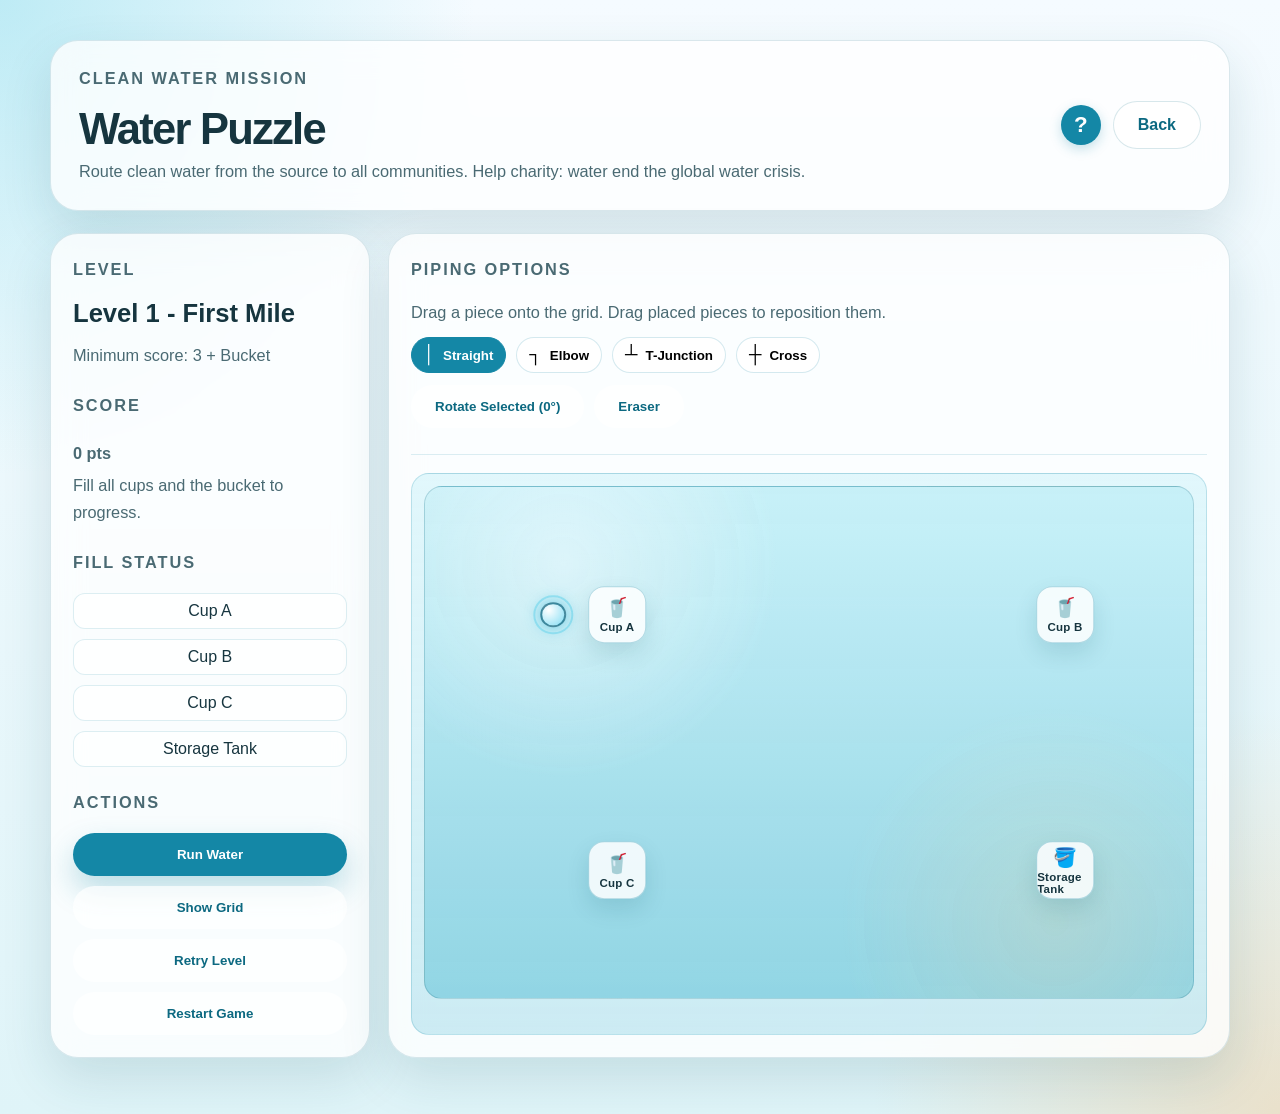
==== desktop.html @ 36b4ae82 "Add initial HTML structure and styles for Water Puzzle game - Created index.html for the main landin" ====
<!DOCTYPE html>
<html lang="en">
<head>
  <meta charset="UTF-8" />
  <meta name="viewport" content="width=device-width, initial-scale=1.0" />
  <title>Aqua Maze | Desktop Game</title>
  <link rel="stylesheet" href="styles.css" />
</head>
<body>
  <main class="page-shell desktop-game-page">
    <header class="game-header info-panel">
      <div>
        <p class="eyebrow">Clean Water Mission</p>
        <h1 class="game-title">Water Puzzle</h1>
        <p class="game-subtitle">Route clean water from the source to all communities. Help charity: water end the global water crisis.</p>
      </div>
      <div class="game-header-actions">
        <button id="helpButton" class="help-icon-button" type="button" aria-label="Help" title="Game Help">?</button>
        <a class="button-link secondary-button" href="index.html">Back</a>
      </div>
    </header>

    <section class="desktop-game-layout">
      <aside class="info-panel game-sidebar">
        <div class="level-meta">
          <p class="section-label">Level</p>
          <h2 id="levelName">Level 1</h2>
          <p id="levelRules" class="level-rules">Minimum score: 0</p>
        </div>

        <div class="score-panel">
          <p class="section-label">Score</p>
          <p class="score-value"><span id="scoreValue">0</span> pts</p>
          <p class="score-helper">Fill all cups and the bucket to progress.</p>
        </div>

        <div class="endpoints-panel">
          <p class="section-label">Fill Status</p>
          <div id="endpointStatus" class="endpoint-status-list"></div>
        </div>

        <div class="control-panel">
          <p class="section-label">Actions</p>
          <div class="control-buttons">
            <button id="runWaterButton" class="button-link primary-button control-btn" type="button">Run Water</button>
            <button id="toggleGridButton" class="button-link secondary-button control-btn" type="button">Show Grid</button>
            <button id="resetLevelButton" class="button-link secondary-button control-btn" type="button">Retry Level</button>
            <button id="restartGameButton" class="button-link secondary-button control-btn" type="button">Restart Game</button>
          </div>
        </div>
      </aside>

      <section class="info-panel game-board-panel">
        <div class="toolbox">
          <p class="section-label">Piping Options</p>
          <p class="toolbox-hint">Drag a piece onto the grid. Drag placed pieces to reposition them.</p>
          <div id="pipeOptions" class="pipe-options" role="radiogroup" aria-label="Pipe options"></div>
          <div class="toolbox-footer">
            <button id="rotatePieceButton" class="button-link secondary-button tool-button" type="button">Rotate Selected</button>
            <button id="eraseModeButton" class="button-link secondary-button tool-button" type="button">Eraser</button>
          </div>
        </div>

        <div class="board-wrap">
          <div id="freeflowStage" class="freeflow-stage" aria-label="Aqua Maze freeflow board">
            <div id="sourceNode" class="stage-node source-node"></div>
            <div id="targetNodes" class="target-nodes"></div>
            <svg id="gridSvg" class="grid-svg" viewBox="0 0 1200 800" preserveAspectRatio="none" aria-hidden="true"></svg>
            <svg id="flowSvg" class="flow-svg" viewBox="0 0 1200 800" preserveAspectRatio="none" aria-hidden="true"></svg>
            <div id="pipeLayer" class="pipe-layer"></div>
          </div>
        </div>
      </section>
    </section>

    <div id="helpModal" class="game-modal" aria-hidden="true">
      <div class="modal-card" role="dialog" aria-modal="true" aria-labelledby="helpModalTitle">
        <p class="section-label">Help</p>
        <h2 id="helpModalTitle">How to Play</h2>
        <div id="helpModalContent" class="help-modal-content"></div>
        <div id="helpModalActions" class="modal-actions"></div>
      </div>
    </div>

    <div id="gameModal" class="game-modal" aria-hidden="true">
      <div class="modal-card" role="dialog" aria-modal="true" aria-labelledby="modalTitle">
        <p class="section-label">Aqua Maze Update</p>
        <h2 id="modalTitle">Level Complete</h2>
        <p id="modalMessage" class="modal-message"></p>
        <div id="modalActions" class="modal-actions"></div>
      </div>
    </div>
  </main>

  <script src="game.js"></script>
</body>
</html>
---- styles.css ----
:root {
  --bg-top: #f5fbff;
  --bg-bottom: #dff4f8;
  --surface: rgba(255, 255, 255, 0.78);
  --surface-strong: #ffffff;
  --surface-border: rgba(58, 129, 148, 0.18);
  --text-main: #16353f;
  --text-soft: #4a6a73;
  --accent: #1487a6;
  --accent-strong: #0c6981;
  --accent-soft: #d6f1f8;
  --highlight: #ffb86c;
  --shadow: 0 20px 50px rgba(24, 84, 99, 0.14);
}

* {
  box-sizing: border-box;
  margin: 0;
}

body {
  min-height: 100vh;
  font-family: "Trebuchet MS", "Segoe UI", sans-serif;
  color: var(--text-main);
  background:
    radial-gradient(circle at top left, rgba(123, 216, 233, 0.45), transparent 28%),
    radial-gradient(circle at bottom right, rgba(255, 184, 108, 0.32), transparent 24%),
    linear-gradient(180deg, var(--bg-top), var(--bg-bottom));
}

a {
  color: inherit;
}

h1 {
  font-size: clamp(2.5rem, 5vw, 4.75rem);
  line-height: 0.95;
  letter-spacing: -0.04em;
}

h2 {
  margin-bottom: 14px;
  font-size: clamp(1.6rem, 2vw, 2.15rem);
}

.button-link {
  display: inline-block;
  padding: 14px 24px;
  border-radius: 999px;
  text-decoration: none;
  font-weight: 700;
  transition: transform 0.2s ease, box-shadow 0.2s ease, background-color 0.2s ease;
}

.primary-button {
  background: var(--accent);
  color: #ffffff;
  box-shadow: 0 14px 30px rgba(20, 135, 166, 0.28);
}

.secondary-button {
  background: rgba(255, 255, 255, 0.7);
  color: var(--accent-strong);
  border: 1px solid rgba(12, 105, 129, 0.16);
}

.button-link:hover,
.button-link:focus-visible,
.device-card:hover,
.device-card:focus-visible {
  transform: translateY(-2px);
  box-shadow: 0 18px 32px rgba(20, 135, 166, 0.16);
}

.page-shell {
  width: min(1180px, calc(100% - 32px));
  margin: 0 auto;
  padding: 40px 0 56px;
}

.landing-page,
.device-page {
  display: grid;
  gap: 28px;
}

.hero-panel,
.selection-panel,
.info-panel {
  background: var(--surface);
  backdrop-filter: blur(16px);
  border: 1px solid var(--surface-border);
  border-radius: 28px;
  box-shadow: var(--shadow);
}

.hero-panel {
  display: grid;
  grid-template-columns: 1.1fr 0.9fr;
  gap: 28px;
  align-items: center;
  padding: clamp(28px, 4vw, 44px);
}

.mission-inline {
  grid-column: 1 / -1;
  max-width: 860px;
  margin: 2px auto 0;
  padding: 16px 20px;
  border-radius: 18px;
  text-align: center;
  color: var(--text-soft);
  font-size: clamp(1rem, 1.4vw, 1.2rem);
  line-height: 1.7;
  background: rgba(255, 255, 255, 0.62);
  border: 1px solid rgba(20, 135, 166, 0.12);
}

.eyebrow,
.section-label,
.reef-label {
  display: inline-block;
  margin-bottom: 16px;
  color: var(--accent-strong);
  font-size: 0.84rem;
  font-weight: 700;
  letter-spacing: 0.12em;
  text-transform: uppercase;
}

.hero-text,
.info-panel p,
.device-card p {
  color: var(--text-soft);
  font-size: 1.02rem;
  line-height: 1.7;
}

.hero-copy {
  max-width: 620px;
}

.hero-actions {
  display: flex;
  flex-wrap: wrap;
  gap: 14px;
  margin-top: 28px;
}

.hero-visual {
  position: relative;
  min-height: 360px;
  border-radius: 30px;
  overflow: hidden;
  background:
    linear-gradient(180deg, rgba(195, 241, 248, 0.95), rgba(122, 203, 221, 0.86)),
    linear-gradient(135deg, rgba(255, 255, 255, 0.4), transparent);
}

.hero-visual::before,
.hero-visual::after {
  content: "";
  position: absolute;
  border-radius: 50%;
}

.hero-visual::before {
  top: -40px;
  right: -32px;
  width: 240px;
  height: 240px;
  background: rgba(255, 255, 255, 0.28);
}

.hero-visual::after {
  left: -48px;
  bottom: -54px;
  width: 260px;
  height: 180px;
  background: rgba(255, 184, 108, 0.34);
}

.bubble {
  position: absolute;
  border-radius: 50%;
  background: rgba(255, 255, 255, 0.55);
}

.bubble-one {
  top: 72px;
  right: 116px;
  width: 20px;
  height: 20px;
}

.bubble-two {
  top: 118px;
  right: 62px;
  width: 34px;
  height: 34px;
}

.bubble-three {
  top: 158px;
  right: 144px;
  width: 14px;
  height: 14px;
}

.reef-card {
  position: absolute;
  max-width: 250px;
  padding: 18px;
  border-radius: 22px;
  background: rgba(255, 255, 255, 0.82);
  border: 1px solid rgba(255, 255, 255, 0.46);
  color: var(--text-main);
  box-shadow: 0 16px 30px rgba(10, 87, 110, 0.12);
}

.reef-card strong {
  display: block;
  font-size: 1.05rem;
  line-height: 1.45;
}

.reef-card-top {
  top: 28px;
  left: 28px;
}

.reef-card-bottom {
  right: 28px;
  bottom: 28px;
}

.content-grid {
  display: grid;
  grid-template-columns: 1fr;
  gap: 24px;
}

.facts-panel,
.gallery-panel {
  padding: 28px;
}

.gallery-panel {
  grid-column: 1 / -1;
}

.fact-card-grid,
.gallery-grid,
.device-options {
  display: grid;
  gap: 18px;
}

.fact-card-grid,
.device-options {
  grid-template-columns: repeat(2, minmax(0, 1fr));
}

.facts-panel {
  display: grid;
  gap: 18px;
}

.fact-panel-help {
  font-size: 0.94rem;
  color: var(--text-soft);
}

.fact-interactive-card {
  display: grid;
  grid-template-columns: minmax(120px, 190px) 1fr;
  width: 100%;
  padding: 0;
  border: 1px solid rgba(20, 135, 166, 0.16);
  border-radius: 24px;
  background: var(--surface-strong);
  text-align: left;
  cursor: pointer;
  overflow: hidden;
  transition: transform 0.2s ease, box-shadow 0.2s ease, border-color 0.2s ease;
}

.fact-interactive-card:hover,
.fact-interactive-card:focus-visible,
.fact-interactive-card.is-active {
  border-color: rgba(20, 135, 166, 0.42);
  transform: translateY(-2px);
  box-shadow: 0 18px 34px rgba(16, 85, 104, 0.16);
}

.fact-image {
  min-height: 180px;
  background-size: cover;
  background-position: center;
}

.fact-coral .fact-image {
  background:
    linear-gradient(160deg, rgba(255, 182, 128, 0.9), rgba(238, 119, 111, 0.78)),
    radial-gradient(circle at 30% 30%, rgba(255, 255, 255, 0.45), transparent 40%);
}

.fact-plastic .fact-image {
  background:
    linear-gradient(160deg, rgba(123, 220, 236, 0.92), rgba(33, 141, 175, 0.84)),
    radial-gradient(circle at 20% 20%, rgba(255, 255, 255, 0.5), transparent 42%);
}

.fact-protection {
  grid-column: 1 / -1;
}

.fact-protection .fact-image {
  background:
    linear-gradient(160deg, rgba(160, 230, 193, 0.92), rgba(43, 153, 128, 0.82)),
    radial-gradient(circle at 35% 25%, rgba(255, 255, 255, 0.44), transparent 45%);
}

.fact-content {
  display: grid;
  align-content: start;
  gap: 8px;
  padding: 18px 20px;
}

.fact-tag {
  width: fit-content;
  padding: 5px 10px;
  border-radius: 999px;
  background: var(--accent-soft);
  color: var(--accent-strong);
  font-size: 0.76rem;
  font-weight: 700;
  letter-spacing: 0.08em;
  text-transform: uppercase;
}

.fact-content h3 {
  font-size: 1.12rem;
}

.fact-summary {
  color: var(--text-soft);
  line-height: 1.55;
}

.fact-detail {
  color: var(--accent-strong);
  font-size: 1rem;
  font-weight: 700;
  line-height: 1.6;
  opacity: 0;
  max-height: 0;
  overflow: hidden;
  transform: translateY(6px);
  transition: opacity 0.24s ease, transform 0.24s ease, max-height 0.24s ease;
}

.fact-interactive-card:hover .fact-detail,
.fact-interactive-card:focus-visible .fact-detail,
.fact-interactive-card.is-active .fact-detail {
  opacity: 1;
  max-height: 240px;
  transform: translateY(0);
  font-size: 1.12rem;
}

.gallery-grid {
  grid-template-columns: repeat(3, minmax(0, 1fr));
}

.gallery-card {
  min-height: 220px;
  margin: 0;
  display: flex;
  align-items: end;
  padding: 20px;
  border-radius: 24px;
  overflow: hidden;
  color: #ffffff;
  font-weight: 700;
  background-size: cover;
  background-position: center;
}

.gallery-card figcaption {
  padding: 14px 16px;
  border-radius: 18px;
  background: rgba(9, 58, 73, 0.58);
  line-height: 1.5;
}

.gallery-card-coral {
  background:
    linear-gradient(180deg, rgba(33, 96, 111, 0.08), rgba(16, 97, 118, 0.48)),
    linear-gradient(135deg, #ffb57d, #f37d73 54%, #1e849b);
}

.gallery-card-fish {
  background:
    linear-gradient(180deg, rgba(14, 92, 120, 0.12), rgba(15, 64, 101, 0.44)),
    linear-gradient(135deg, #76d0e1, #4ab1ca 48%, #127395);
}

.gallery-card-wave {
  background:
    linear-gradient(180deg, rgba(255, 255, 255, 0.1), rgba(16, 97, 118, 0.52)),
    linear-gradient(135deg, #c9eff8, #89d5e6 46%, #36a4c3);
}

.selection-panel {
  padding: clamp(28px, 4vw, 48px);
  text-align: center;
}

.selection-copy {
  max-width: 680px;
  margin: 0 auto 26px;
}

.device-options {
  margin-top: 28px;
}

.device-card {
  display: grid;
  gap: 12px;
  padding: 28px;
  text-align: left;
  text-decoration: none;
  background: var(--surface-strong);
  border: 1px solid rgba(20, 135, 166, 0.16);
  border-radius: 24px;
  box-shadow: 0 14px 28px rgba(18, 100, 122, 0.09);
  transition: transform 0.2s ease, box-shadow 0.2s ease;
}

.device-icon {
  display: inline-flex;
  align-items: center;
  justify-content: center;
  width: fit-content;
  padding: 8px 12px;
  border-radius: 999px;
  background: var(--accent-soft);
  color: var(--accent-strong);
  font-size: 0.82rem;
  font-weight: 700;
  letter-spacing: 0.08em;
  text-transform: uppercase;
}

.device-card strong {
  font-size: 1.5rem;
}

.device-cta {
  color: var(--accent-strong);
  font-weight: 700;
}

.back-button {
  margin-top: 28px;
}

.landing-footer {
  margin-top: 28px;
  padding: 20px 0;
  text-align: center;
  border-top: 1px solid rgba(20, 135, 166, 0.15);
  color: var(--text-soft);
  font-size: 0.95rem;
}

.landing-footer p {
  margin: 8px 0;
}

.landing-footer a {
  color: var(--accent);
  font-weight: 700;
  text-decoration: none;
  transition: color 0.2s ease;
}

.landing-footer a:hover {
  color: var(--accent-strong);
}

@media (max-width: 900px) {
  .hero-panel,
  .content-grid,
  .fact-card-grid,
  .gallery-grid,
  .device-options {
    grid-template-columns: 1fr;
  }

  .hero-visual {
    min-height: 300px;
  }

  .fact-protection,
  .gallery-panel {
    grid-column: auto;
  }

  .fact-interactive-card {
    grid-template-columns: 1fr;
  }

  .fact-image {
    min-height: 140px;
  }
}

@media (max-width: 640px) {
  .page-shell {
    width: min(100% - 20px, 1180px);
    padding: 20px 0 32px;
  }

  .hero-panel,
  .selection-panel,
  .mission-panel,
  .facts-panel,
  .gallery-panel {
    padding: 22px;
  }

  .hero-actions {
    flex-direction: column;
  }

  .button-link {
    width: 100%;
    text-align: center;
  }

  .reef-card {
    position: static;
    max-width: none;
    margin: 18px;
  }

  .hero-visual {
    display: grid;
    align-content: end;
    padding-bottom: 6px;
  }
}

.desktop-game-page {
  display: grid;
  gap: 22px;
}

.game-header {
  display: flex;
  align-items: center;
  justify-content: space-between;
  gap: 18px;
  padding: 24px 28px;
}

.game-title {
  margin-bottom: 8px;
  font-size: clamp(2.2rem, 3.4vw, 3rem);
}

.game-subtitle {
  color: var(--text-soft);
}

.game-header-actions {
  display: flex;
  align-items: center;
  gap: 12px;
}

.help-icon-button {
  display: flex;
  align-items: center;
  justify-content: center;
  width: 40px;
  height: 40px;
  border-radius: 50%;
  background: var(--accent);
  color: #ffffff;
  border: 0;
  font-size: 1.4rem;
  font-weight: 700;
  cursor: pointer;
  transition: transform 0.2s ease, box-shadow 0.2s ease, background-color 0.2s ease;
  box-shadow: 0 4px 12px rgba(20, 135, 166, 0.25);
}

.help-icon-button:hover,
.help-icon-button:focus-visible {
  transform: translateY(-2px);
  box-shadow: 0 6px 16px rgba(20, 135, 166, 0.35);
  background: var(--accent-strong);
}

.help-modal-content {
  display: grid;
  gap: 16px;
  margin: 16px 0;
  max-height: 60vh;
  overflow-y: auto;
  color: var(--text-main);
  font-size: 0.95rem;
  line-height: 1.6;
}

.help-section {
  display: grid;
  gap: 8px;
}

.help-section-title {
  font-weight: 700;
  color: var(--accent-strong);
  font-size: 1rem;
  text-transform: uppercase;
  letter-spacing: 0.05em;
}

.help-section-text {
  color: var(--text-soft);
}

.help-rules-list {
  list-style: none;
  padding-left: 0;
  display: grid;
  gap: 8px;
}

.help-rules-list li {
  padding-left: 20px;
  position: relative;
  color: var(--text-soft);
}

.help-rules-list li:before {
  content: "→";
  position: absolute;
  left: 0;
  color: var(--accent);
  font-weight: 700;
}

.desktop-game-layout {
  display: grid;
  grid-template-columns: 320px minmax(0, 1fr);
  gap: 18px;
}

.game-sidebar,
.game-board-panel {
  padding: 22px;
}

.game-sidebar {
  display: grid;
  gap: 22px;
  align-content: start;
}

.level-rules,
.score-helper {
  color: var(--text-soft);
  line-height: 1.5;
}

.score-value {
  margin: 4px 0;
  font-size: 2rem;
  font-weight: 700;
  color: var(--accent-strong);
}

.endpoint-status-list {
  display: grid;
  gap: 10px;
}

.endpoint-row {
  display: flex;
  justify-content: center;
  align-items: center;
  gap: 10px;
  padding: 8px 12px;
  border-radius: 12px;
  background: rgba(255, 255, 255, 0.66);
  border: 1px solid rgba(20, 135, 166, 0.14);
  min-height: 24px;
}

.endpoint-row.is-filled {
  background: rgba(186, 243, 226, 0.6);
  border-color: rgba(25, 157, 119, 0.4);
}

.endpoint-fill {
  display: none;
  font-weight: 700;
  color: var(--accent-strong);
}

.endpoint-name {
  display: block;
}

.control-buttons {
  display: grid;
  gap: 10px;
}

.control-btn {
  width: 100%;
  border: 0;
  cursor: pointer;
  text-align: center;
}

.game-board-panel {
  display: grid;
  gap: 18px;
}

.toolbox {
  padding-bottom: 4px;
  border-bottom: 1px solid rgba(20, 135, 166, 0.14);
}

.toolbox-hint {
  margin-bottom: 10px;
  color: var(--text-soft);
  font-size: 0.92rem;
}

.pipe-options {
  display: flex;
  flex-wrap: wrap;
  gap: 10px;
}

.pipe-option {
  display: inline-flex;
  align-items: center;
  gap: 8px;
  padding: 8px 12px;
  border-radius: 999px;
  border: 1px solid rgba(20, 135, 166, 0.18);
  background: #ffffff;
  color: #000000;
  font-weight: 700;
  cursor: pointer;
  user-select: none;
  touch-action: none;
}

.pipe-option-symbol {
  font-size: 1.1rem;
  line-height: 1;
}

.pipe-option-counter {
  display: block;
  font-size: 0.8rem;
  color: #000000;
  font-weight: 700;
  margin-top: 2px;
}

.pipe-option.is-selected {
  background: var(--accent);
  border-color: var(--accent);
  color: #ffffff;
}

.toolbox-footer {
  margin-top: 12px;
  display: flex;
  flex-wrap: wrap;
  gap: 10px;
}

.tool-button {
  border: 0;
  cursor: pointer;
}

.tool-button.is-erase-mode {
  background: #f8d6c6;
  border-color: #de9875;
  color: #8e3f18;
}

.board-wrap {
  padding: 12px;
  border-radius: 18px;
  background: linear-gradient(180deg, rgba(218, 245, 251, 0.78), rgba(176, 224, 236, 0.62));
  border: 1px solid rgba(20, 135, 166, 0.2);
}

.freeflow-stage {
  position: relative;
  width: 100%;
  aspect-ratio: 1200 / 800;
  border-radius: 18px;
  overflow: hidden;
  border: 1px solid rgba(11, 90, 112, 0.2);
  background:
    radial-gradient(circle at 18% 15%, rgba(255, 255, 255, 0.45), transparent 28%),
    radial-gradient(circle at 82% 85%, rgba(255, 206, 150, 0.2), transparent 28%),
    linear-gradient(180deg, rgba(198, 240, 248, 0.93), rgba(138, 210, 226, 0.9));
}

.flow-svg,
.target-nodes,
.pipe-layer {
  position: absolute;
  inset: 0;
}

.flow-svg {
  z-index: 5;
  pointer-events: none;
}

.grid-svg {
  z-index: 1;
  pointer-events: none;
}

.grid-line {
  stroke: rgba(15, 111, 137, 0.15);
  stroke-width: 2;
}

.pipe-link-line {
  stroke: rgba(15, 111, 137, 0.92);
  stroke-width: 16;
  stroke-linecap: round;
  filter: drop-shadow(0 0 2px rgba(15, 111, 137, 0.22));
}

.flow-line {
  stroke: rgba(17, 162, 201, 0.95);
  stroke-width: 8;
  stroke-linecap: round;
  stroke-dasharray: 8 8;
  animation: flowPulse 0.8s linear infinite;
  filter: drop-shadow(0 0 4px rgba(23, 160, 197, 0.56));
}

@keyframes flowPulse {
  to {
    stroke-dashoffset: -16;
  }
}

.stage-node {
  position: absolute;
  transform: translate(-50%, -50%);
  z-index: 3;
}

.source-node {
  width: clamp(14px, 2vw, 36px);
  height: clamp(14px, 2vw, 36px);
  border-radius: 50%;
  border: 2px solid rgba(12, 96, 120, 0.7);
  background: radial-gradient(circle at 30% 28%, #ffffff, #83ddf4);
  box-shadow: 0 0 16px rgba(45, 185, 220, 0.72);
}

.source-node::after {
  content: "";
  position: absolute;
  left: 50%;
  top: 50%;
  width: clamp(20px, 2.8vw, 52px);
  height: clamp(20px, 2.8vw, 52px);
  border-radius: 50%;
  transform: translate(-50%, -50%);
  border: 2px solid rgba(110, 214, 236, 0.58);
}

.target-node {
  width: clamp(36px, 4.5vw, 65px);
  min-height: clamp(36px, 4.5vw, 65px);
  border-radius: 16px;
  border: 1px solid rgba(20, 135, 166, 0.3);
  background: rgba(255, 255, 255, 0.84);
  box-shadow: 0 10px 22px rgba(11, 83, 101, 0.14);
  display: grid;
  justify-items: center;
  align-content: center;
  gap: 2px;
  overflow: hidden;
}

.target-node::before {
  content: "";
  position: absolute;
  left: 0;
  right: 0;
  bottom: 0;
  height: calc(var(--fill, 0) * 100%);
  background: linear-gradient(180deg, rgba(127, 220, 241, 0.22), rgba(27, 155, 194, 0.62));
  transition: height 0.45s ease;
}

.target-node.is-filled {
  background: rgba(203, 239, 250, 0.95) !important;
  box-shadow: 0 0 0 1px rgba(15, 156, 122, 0.7), 0 0 18px rgba(85, 214, 176, 0.42);
}

.target-icon,
.target-label {
  position: relative;
  z-index: 1;
}

.target-icon {
  font-size: clamp(0.95rem, 1.5vw, 1.75rem);
}

.target-label {
  font-size: 0.72rem;
  font-weight: 700;
  letter-spacing: 0.02em;
}

.wall-svg {
  position: absolute;
  top: 0;
  left: 0;
  width: 100%;
  height: 100%;
  z-index: 2;
  pointer-events: none;
}

.wall-line {
  stroke: #5a3a1a;
  stroke-width: 18;
  stroke-linecap: round;
  stroke-linejoin: round;
  filter: drop-shadow(0 2px 4px rgba(0, 0, 0, 0.3));
}

.pipe-layer {
  z-index: 4;
}

.pipe-piece {
  position: absolute;
  transform-origin: center;
  cursor: grab;
  user-select: none;
  touch-action: none;
}

.pipe-piece:active {
  cursor: grabbing;
}

.pipe-piece.is-selected {
  filter: drop-shadow(0 0 8px rgba(247, 190, 104, 0.8));
}

.pipe-piece.is-watered .pipe-segments line {
  stroke: #2ab5d8;
  filter: drop-shadow(0 0 5px rgba(30, 178, 210, 0.68));
}

.pipe-svg {
  width: 100%;
  height: 100%;
}

.pipe-segments line {
  stroke: #0f6f89;
  stroke-width: 16;
  stroke-linecap: round;
  transition: stroke 0.2s ease;
}

.pipe-ports circle {
  fill: #f8fdff;
  stroke: #0f6f89;
  stroke-width: 2;
}

.game-modal {
  position: fixed;
  inset: 0;
  display: grid;
  place-items: center;
  background: rgba(9, 36, 46, 0.45);
  opacity: 0;
  pointer-events: none;
  transition: opacity 0.2s ease;
}

.game-modal.is-open {
  opacity: 1;
  pointer-events: auto;
}

.modal-card {
  width: min(560px, calc(100% - 24px));
  border-radius: 22px;
  padding: 24px;
  background: #ffffff;
  border: 1px solid rgba(20, 135, 166, 0.2);
  box-shadow: 0 20px 45px rgba(0, 0, 0, 0.2);
}

.modal-message {
  margin: 14px 0 18px;
  color: var(--text-soft);
  line-height: 1.6;
}

.modal-actions {
  display: flex;
  flex-wrap: wrap;
  gap: 10px;
}

.modal-actions .button-link {
  border: 0;
  cursor: pointer;
}

@media (max-width: 1024px) {
  .desktop-game-layout {
    grid-template-columns: 1fr;
  }

  .game-sidebar {
    grid-template-columns: repeat(2, minmax(0, 1fr));
  }

  .control-panel {
    grid-column: 1 / -1;
  }
}

@media (max-width: 640px) {
  .game-header {
    align-items: start;
    flex-direction: column;
  }

  .game-sidebar {
    grid-template-columns: 1fr;
  }

  .target-label {
    font-size: clamp(0.55rem, 1vw, 0.8rem);
  }
}
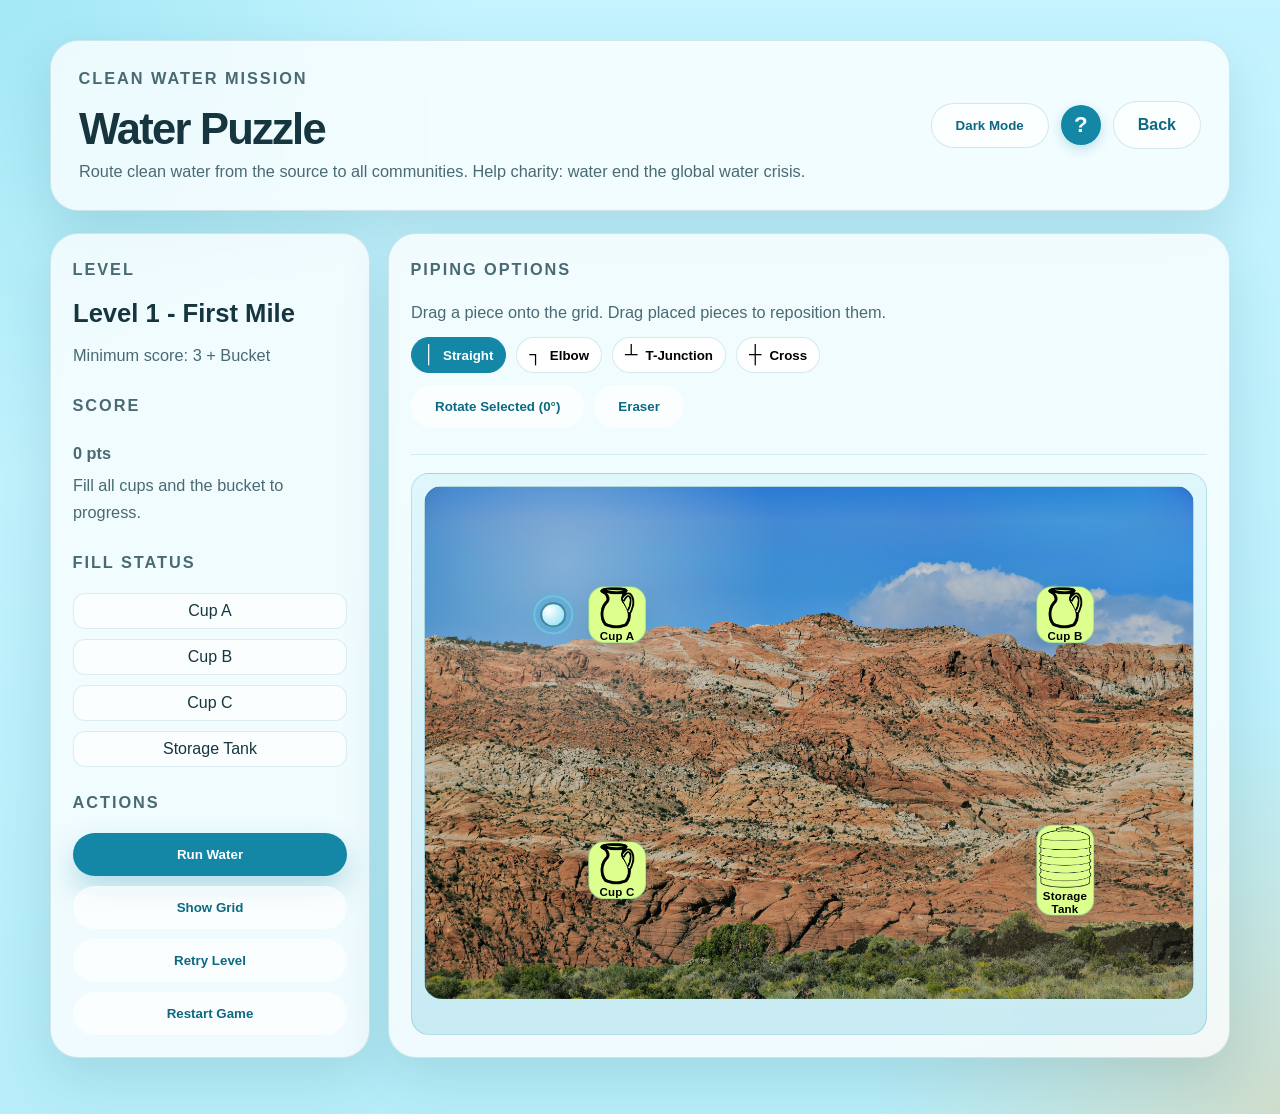
==== commit 1136a7a0: "Add theme toggle functionality and update game levels with new backgrounds" ====
--- a/desktop.html
+++ b/desktop.html
@@ -15,6 +15,7 @@
         <p class="game-subtitle">Route clean water from the source to all communities. Help charity: water end the global water crisis.</p>
       </div>
       <div class="game-header-actions">
+        <button id="themeToggle" class="button-link secondary-button theme-toggle" type="button" aria-label="Toggle color theme" aria-pressed="false">Dark Mode</button>
         <button id="helpButton" class="help-icon-button" type="button" aria-label="Help" title="Game Help">?</button>
         <a class="button-link secondary-button" href="index.html">Back</a>
       </div>
@@ -92,6 +93,7 @@
     </div>
   </main>
 
+  <script src="theme.js"></script>
   <script src="game.js"></script>
 </body>
 </html>
--- a/styles.css
+++ b/styles.css
@@ -1,6 +1,8 @@
 :root {
-  --bg-top: #f5fbff;
-  --bg-bottom: #dff4f8;
+  --bg-top: #c5f4ff;
+  --bg-bottom: #b6edf9;
+  --bg-glow-a: rgba(123, 216, 233, 0.45);
+  --bg-glow-b: rgba(255, 184, 108, 0.32);
   --surface: rgba(255, 255, 255, 0.78);
   --surface-strong: #ffffff;
   --surface-border: rgba(58, 129, 148, 0.18);
@@ -11,6 +13,72 @@
   --accent-soft: #d6f1f8;
   --highlight: #ffb86c;
   --shadow: 0 20px 50px rgba(24, 84, 99, 0.14);
+  --board-wrap-top: rgba(218, 245, 251, 0.78);
+  --board-wrap-bottom: rgba(176, 224, 236, 0.62);
+  --stage-top: rgba(198, 240, 248, 0.93);
+  --stage-bottom: rgba(138, 210, 226, 0.9);
+  --stage-sparkle-a: rgba(255, 255, 255, 0.45);
+  --stage-sparkle-b: rgba(255, 206, 150, 0.2);
+  --node-bg: #ddff8d;
+  --endpoint-row-bg: rgba(255, 255, 255, 0.66);
+  --modal-overlay: rgba(9, 36, 46, 0.45);
+  --modal-surface: #ffffff;
+  --pipe-option-bg: #ffffff;
+  --pipe-option-text: #000000;
+  --grid-line-color: #000000;
+  --level-background-image: url("bg/lvl1.jpeg");
+  --mission-bg: rgba(255, 255, 255, 0.62);
+  --mission-border: rgba(20, 135, 166, 0.12);
+  --hero-visual-top: rgba(195, 241, 248, 0.95);
+  --hero-visual-bottom: rgba(122, 203, 221, 0.86);
+  --reef-card-bg: rgba(255, 255, 255, 0.82);
+  --reef-card-border: rgba(255, 255, 255, 0.46);
+  --target-filled-bg: #c5f4ff;
+  --target-filled-outline: rgba(15, 156, 122, 0.7);
+  --target-filled-glow: rgba(85, 214, 176, 0.42);
+  --endpoint-filled-bg: rgba(186, 243, 226, 0.6);
+  --endpoint-filled-border: rgba(25, 157, 119, 0.4);
+}
+
+:root[data-theme="dark"] {
+  --bg-top: #057892;
+  --bg-bottom: #035f74;
+  --bg-glow-a: rgba(7, 169, 194, 0.24);
+  --bg-glow-b: rgba(255, 208, 151, 0.13);
+  --surface: rgba(6, 70, 86, 0.72);
+  --surface-strong: #09667c;
+  --surface-border: rgba(148, 236, 255, 0.24);
+  --text-main: #eafcff;
+  --text-soft: #b4deea;
+  --accent: #7ce8ff;
+  --accent-strong: #d9f8ff;
+  --accent-soft: rgba(124, 232, 255, 0.2);
+  --highlight: #ffd190;
+  --shadow: 0 20px 50px rgba(2, 34, 44, 0.42);
+  --board-wrap-top: rgba(7, 89, 108, 0.82);
+  --board-wrap-bottom: rgba(5, 71, 87, 0.75);
+  --stage-top: rgba(11, 103, 124, 0.9);
+  --stage-bottom: rgba(8, 86, 104, 0.94);
+  --stage-sparkle-a: rgba(255, 255, 255, 0.12);
+  --stage-sparkle-b: rgba(255, 209, 138, 0.08);
+  --node-bg: #ddff8d;
+  --endpoint-row-bg: rgba(6, 90, 111, 0.82);
+  --modal-overlay: rgba(2, 20, 27, 0.62);
+  --modal-surface: #0a6a80;
+  --pipe-option-bg: #0d7f99;
+  --pipe-option-text: #f3fdff;
+  --grid-line-color: #000000;
+  --mission-bg: rgba(8, 92, 112, 0.72);
+  --mission-border: rgba(194, 246, 255, 0.22);
+  --hero-visual-top: rgba(9, 108, 129, 0.92);
+  --hero-visual-bottom: rgba(6, 83, 101, 0.9);
+  --reef-card-bg: rgba(7, 91, 112, 0.84);
+  --reef-card-border: rgba(202, 247, 255, 0.22);
+  --target-filled-bg: #c5f4ff;
+  --target-filled-outline: rgba(134, 244, 209, 0.76);
+  --target-filled-glow: rgba(76, 224, 184, 0.44);
+  --endpoint-filled-bg: rgba(12, 124, 98, 0.68);
+  --endpoint-filled-border: rgba(144, 246, 214, 0.52);
 }
 
 * {
@@ -23,9 +91,42 @@
   font-family: "Trebuchet MS", "Segoe UI", sans-serif;
   color: var(--text-main);
   background:
-    radial-gradient(circle at top left, rgba(123, 216, 233, 0.45), transparent 28%),
-    radial-gradient(circle at bottom right, rgba(255, 184, 108, 0.32), transparent 24%),
+    radial-gradient(circle at top left, var(--bg-glow-a), transparent 28%),
+    radial-gradient(circle at bottom right, var(--bg-glow-b), transparent 24%),
     linear-gradient(180deg, var(--bg-top), var(--bg-bottom));
+}
+
+.page-utility-actions {
+  display: flex;
+  justify-content: flex-end;
+}
+
+.theme-toggle {
+  border: 1px solid rgba(12, 105, 129, 0.22);
+}
+
+:root[data-theme="dark"] .secondary-button {
+  background: rgba(255, 255, 255, 0.12);
+  color: var(--accent-strong);
+  border-color: rgba(217, 248, 255, 0.35);
+}
+
+:root[data-theme="dark"] .landing-footer {
+  border-top-color: rgba(217, 248, 255, 0.2);
+}
+
+:root[data-theme="dark"] .landing-footer a {
+  color: #cff6ff;
+}
+
+:root[data-theme="dark"] .endpoint-name,
+:root[data-theme="dark"] .score-value,
+:root[data-theme="dark"] .fact-detail {
+  color: #f2fdff;
+}
+
+:root[data-theme="dark"] .endpoint-row.is-filled {
+  color: #f2fdff;
 }
 
 a {
@@ -62,6 +163,12 @@
   background: rgba(255, 255, 255, 0.7);
   color: var(--accent-strong);
   border: 1px solid rgba(12, 105, 129, 0.16);
+}
+
+.mission-play-button {
+  background: #ddff8d;
+  color: #1f3b00;
+  box-shadow: 0 14px 30px rgba(139, 173, 58, 0.32);
 }
 
 .button-link:hover,
@@ -112,8 +219,8 @@
   color: var(--text-soft);
   font-size: clamp(1rem, 1.4vw, 1.2rem);
   line-height: 1.7;
-  background: rgba(255, 255, 255, 0.62);
-  border: 1px solid rgba(20, 135, 166, 0.12);
+  background: var(--mission-bg);
+  border: 1px solid var(--mission-border);
 }
 
 .eyebrow,
@@ -153,7 +260,7 @@
   border-radius: 30px;
   overflow: hidden;
   background:
-    linear-gradient(180deg, rgba(195, 241, 248, 0.95), rgba(122, 203, 221, 0.86)),
+    linear-gradient(180deg, var(--hero-visual-top), var(--hero-visual-bottom)),
     linear-gradient(135deg, rgba(255, 255, 255, 0.4), transparent);
 }
 
@@ -212,8 +319,8 @@
   max-width: 250px;
   padding: 18px;
   border-radius: 22px;
-  background: rgba(255, 255, 255, 0.82);
-  border: 1px solid rgba(255, 255, 255, 0.46);
+  background: var(--reef-card-bg);
+  border: 1px solid var(--reef-card-border);
   color: var(--text-main);
   box-shadow: 0 16px 30px rgba(10, 87, 110, 0.12);
 }
@@ -279,6 +386,7 @@
   border: 1px solid rgba(20, 135, 166, 0.16);
   border-radius: 24px;
   background: var(--surface-strong);
+  color: var(--text-main);
   text-align: left;
   cursor: pointer;
   overflow: hidden;
@@ -342,6 +450,7 @@
 
 .fact-content h3 {
   font-size: 1.12rem;
+  color: var(--text-main);
 }
 
 .fact-summary {
@@ -368,6 +477,15 @@
   max-height: 240px;
   transform: translateY(0);
   font-size: 1.12rem;
+}
+
+:root[data-theme="dark"] .fact-summary {
+  color: #d9f3fa;
+}
+
+:root[data-theme="dark"] .fact-content h3,
+:root[data-theme="dark"] .fact-detail {
+  color: #f3fdff;
 }
 
 .gallery-grid {
@@ -698,14 +816,14 @@
   gap: 10px;
   padding: 8px 12px;
   border-radius: 12px;
-  background: rgba(255, 255, 255, 0.66);
+  background: var(--endpoint-row-bg);
   border: 1px solid rgba(20, 135, 166, 0.14);
   min-height: 24px;
 }
 
 .endpoint-row.is-filled {
-  background: rgba(186, 243, 226, 0.6);
-  border-color: rgba(25, 157, 119, 0.4);
+  background: var(--endpoint-filled-bg);
+  border-color: var(--endpoint-filled-border);
 }
 
 .endpoint-fill {
@@ -759,8 +877,8 @@
   padding: 8px 12px;
   border-radius: 999px;
   border: 1px solid rgba(20, 135, 166, 0.18);
-  background: #ffffff;
-  color: #000000;
+  background: var(--pipe-option-bg);
+  color: var(--pipe-option-text);
   font-weight: 700;
   cursor: pointer;
   user-select: none;
@@ -775,7 +893,7 @@
 .pipe-option-counter {
   display: block;
   font-size: 0.8rem;
-  color: #000000;
+  color: var(--pipe-option-text);
   font-weight: 700;
   margin-top: 2px;
 }
@@ -807,7 +925,7 @@
 .board-wrap {
   padding: 12px;
   border-radius: 18px;
-  background: linear-gradient(180deg, rgba(218, 245, 251, 0.78), rgba(176, 224, 236, 0.62));
+  background: linear-gradient(180deg, var(--board-wrap-top), var(--board-wrap-bottom));
   border: 1px solid rgba(20, 135, 166, 0.2);
 }
 
@@ -819,9 +937,14 @@
   overflow: hidden;
   border: 1px solid rgba(11, 90, 112, 0.2);
   background:
-    radial-gradient(circle at 18% 15%, rgba(255, 255, 255, 0.45), transparent 28%),
-    radial-gradient(circle at 82% 85%, rgba(255, 206, 150, 0.2), transparent 28%),
-    linear-gradient(180deg, rgba(198, 240, 248, 0.93), rgba(138, 210, 226, 0.9));
+    linear-gradient(180deg, rgba(6, 30, 36, 0.14), rgba(6, 30, 36, 0.2)),
+    radial-gradient(circle at 18% 15%, var(--stage-sparkle-a), transparent 28%),
+    radial-gradient(circle at 82% 85%, var(--stage-sparkle-b), transparent 28%),
+    var(--level-background-image),
+    linear-gradient(180deg, var(--stage-top), var(--stage-bottom));
+  background-size: auto, auto, auto, cover, auto;
+  background-position: center, center, center, center, center;
+  background-repeat: no-repeat;
 }
 
 .flow-svg,
@@ -842,7 +965,7 @@
 }
 
 .grid-line {
-  stroke: rgba(15, 111, 137, 0.15);
+  stroke: var(--grid-line-color);
   stroke-width: 2;
 }
 
@@ -900,7 +1023,7 @@
   min-height: clamp(36px, 4.5vw, 65px);
   border-radius: 16px;
   border: 1px solid rgba(20, 135, 166, 0.3);
-  background: rgba(255, 255, 255, 0.84);
+  background: var(--node-bg);
   box-shadow: 0 10px 22px rgba(11, 83, 101, 0.14);
   display: grid;
   justify-items: center;
@@ -921,18 +1044,62 @@
 }
 
 .target-node.is-filled {
-  background: rgba(203, 239, 250, 0.95) !important;
-  box-shadow: 0 0 0 1px rgba(15, 156, 122, 0.7), 0 0 18px rgba(85, 214, 176, 0.42);
+  background: var(--target-filled-bg) !important;
+  box-shadow: 0 0 0 1px var(--target-filled-outline), 0 0 18px var(--target-filled-glow);
+}
+
+.target-node.is-storage-target .target-icon {
+  display: flex;
+  align-items: center;
+  justify-content: center;
+  width: 100%;
+}
+
+.target-node.is-storage-target {
+  display: flex;
+  flex-direction: column;
+  align-items: center;
+  justify-content: center;
+  gap: 2px;
+}
+
+.target-node.is-storage-target .target-icon-image {
+  width: clamp(46px, 6.2vw, 82px);
+  height: clamp(34px, 4.8vw, 62px);
+  margin: 0 auto;
+  object-position: center;
+}
+
+.target-node.is-storage-target .target-label {
+  display: block;
+  width: 100%;
+  margin: 0 auto;
+  text-align: center;
+  line-height: 1.1;
 }
 
 .target-icon,
 .target-label {
   position: relative;
   z-index: 1;
+  color: #000000;
+  transition: color 0.25s ease;
+}
+
+.target-node.is-filled .target-icon,
+.target-node.is-filled .target-label {
+  color: #ffffff;
 }
 
 .target-icon {
   font-size: clamp(0.95rem, 1.5vw, 1.75rem);
+}
+
+.target-icon-image {
+  display: block;
+  width: clamp(24px, 3.2vw, 42px);
+  height: clamp(24px, 3.2vw, 42px);
+  object-fit: contain;
 }
 
 .target-label {
@@ -1007,7 +1174,7 @@
   inset: 0;
   display: grid;
   place-items: center;
-  background: rgba(9, 36, 46, 0.45);
+  background: var(--modal-overlay);
   opacity: 0;
   pointer-events: none;
   transition: opacity 0.2s ease;
@@ -1022,7 +1189,7 @@
   width: min(560px, calc(100% - 24px));
   border-radius: 22px;
   padding: 24px;
-  background: #ffffff;
+  background: var(--modal-surface);
   border: 1px solid rgba(20, 135, 166, 0.2);
   box-shadow: 0 20px 45px rgba(0, 0, 0, 0.2);
 }
